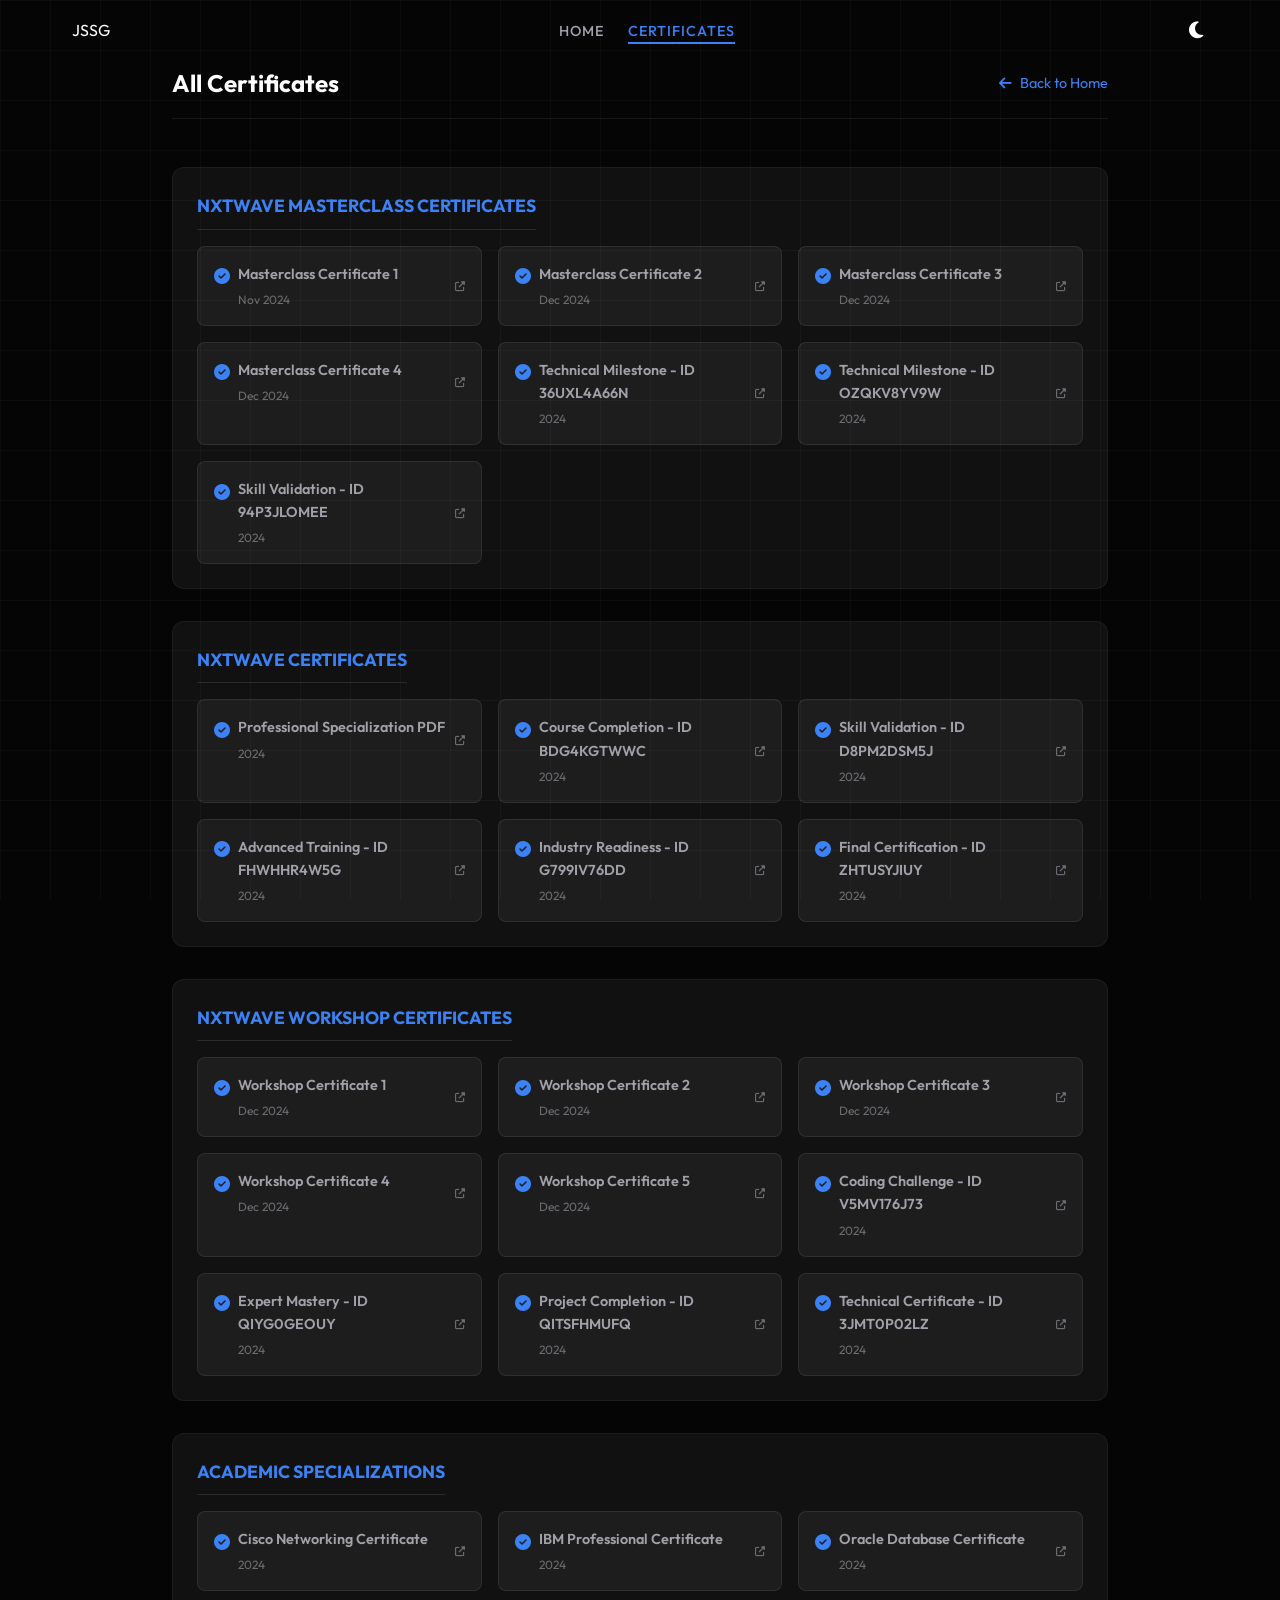
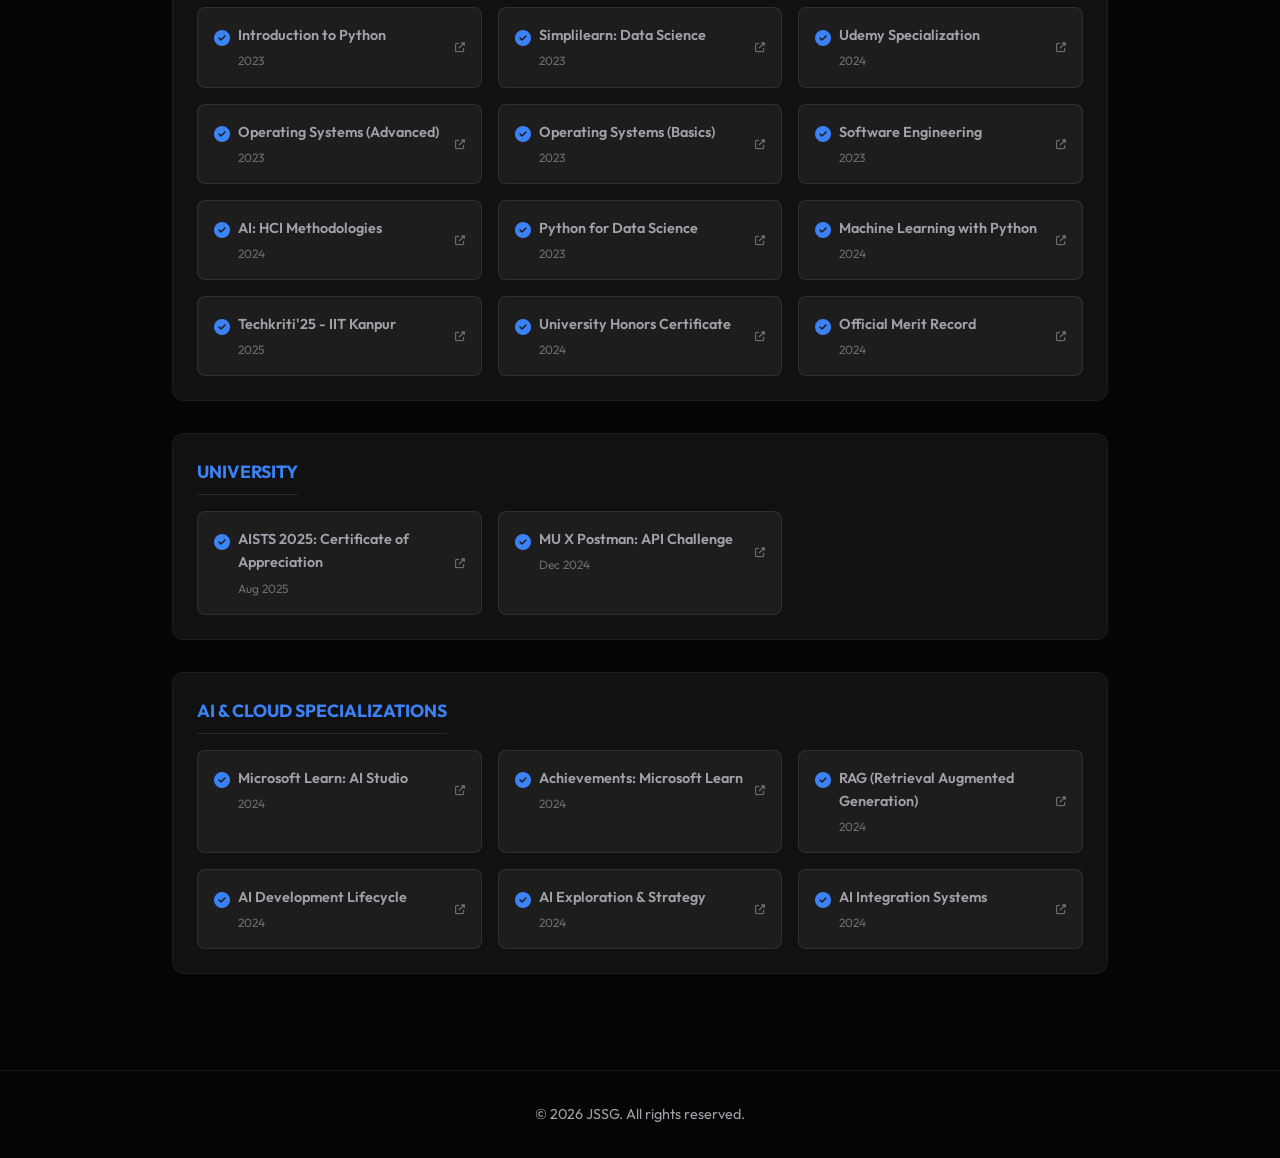
==== certificates.html @ 6edb6870 "initial commit" ====
<!DOCTYPE html>
<html lang="en">

<head>
    <meta charset="UTF-8">
    <meta name="viewport" content="width=device-width, initial-scale=1.0">
    <title>Certificates | Portfolio</title>
    <link rel="stylesheet" href="style.css">
    <link rel="stylesheet" href="certs.css">
    <link rel="preconnect" href="https://fonts.googleapis.com">
    <link rel="preconnect" href="https://fonts.gstatic.com" crossorigin>
    <link href="https://fonts.googleapis.com/css2?family=Outfit:wght@300;400;500;600;700&display=swap" rel="stylesheet">
    <link rel="stylesheet" href="https://cdnjs.cloudflare.com/ajax/libs/font-awesome/6.4.0/css/all.min.css">
    <style>
        .cert-page-container {
            max-width: 1000px;
            margin: 0 auto;
            padding: 4rem 2rem;
            min-height: 80vh;
        }

        .page-header {
            margin-bottom: 3rem;
            border-bottom: 1px solid var(--card-border);
            padding-bottom: 1rem;
            display: flex;
            justify-content: space-between;
            align-items: center;
        }

        .back-btn {
            display: flex;
            align-items: center;
            gap: 0.5rem;
            color: var(--accent-color);
            font-size: 0.9rem;
        }

        .back-btn:hover {
            text-decoration: underline;
        }

        /* Reuse existing cert-category styles from certs.css, just ensure they are visible */
        .cert-category {
            display: block;
            /* Ensure visibility */
            margin-bottom: 2rem;
        }
    </style>
</head>

<body>
    <header>
        <nav>
            <div class="logo">JSSG</div>
            <ul class="nav-links">
                <li><a href="index.html">Home</a></li>
                <li><a href="certificates.html" class="active" style="color: var(--accent-color);">Certificates</a></li>
            </ul>
            <button id="theme-toggle" class="theme-toggle-btn" aria-label="Toggle Theme">
                <i class="fas fa-moon"></i>
            </button>
        </nav>
    </header>

    <main>
        <div class="cert-page-container">
            <div class="page-header">
                <h2>All Certificates</h2>
                <a href="index.html" class="back-btn"><i class="fas fa-arrow-left"></i> Back to Home</a>
            </div>

            <div id="full-cert-list">
                <!-- Content will be populated by script.js -->
            </div>
        </div>
    </main>

    <footer>
        <div class="container footer-content">
            <p>&copy; 2026 JSSG. All rights reserved.</p>
        </div>
    </footer>

    <script src="script.js"></script>
</body>

</html>
---- style.css ----
:root {
    --bg-color: #050505;
    /* Deep black for contrast */
    --text-primary: #ffffff;
    /* White text */
    --text-secondary: #a1a1aa;
    /* Light gray */
    --accent-color: #3b82f6;
    /* Vibrant Blue */
    --accent-hover: #2563eb;
    /* Darker Blue */
    --accent-glow: rgba(59, 130, 246, 0.4);
    --accent-glow-soft: rgba(59, 130, 246, 0.08);
    --accent-2: #8b5cf6; /* Purple for gradient */
    --btn-text: #ffffff;
    --card-bg: #111113;
    --card-bg-soft: rgba(255, 255, 255, 0.05);
    /* Dark gray for cards */
    --card-border: rgba(255, 255, 255, 0.08);
    --border-color: rgba(255, 255, 255, 0.1);
    --border-color-soft: rgba(255, 255, 255, 0.05);
    /* Subtle white border */
    --nav-bg: rgba(5, 5, 5, 0.85);
    /* Match bg-color */
    --transition: all 0.3s cubic-bezier(0.4, 0, 0.2, 1);
    --font-main: 'Outfit', sans-serif;
    --font-mono: 'Courier New', monospace;
}

[data-theme="light"] {
    --bg-color: #f7f7f9;
    --text-primary: #18181b;
    --text-secondary: #52525b;
    --accent-color: #eab308; /* Vibrant Yellow */
    --accent-hover: #ca8a04; /* Darker Yellow */
    --accent-glow: rgba(234, 179, 8, 0.4);
    --accent-glow-soft: rgba(234, 179, 8, 0.08);
    --accent-2: #f97316; /* Orange for light theme gradient */
    --btn-text: #000000;
    --card-bg: #ffffff;
    --card-bg-soft: rgba(0, 0, 0, 0.05);
    --card-border: rgba(0, 0, 0, 0.08);
    --border-color: rgba(0, 0, 0, 0.1);
    --border-color-soft: rgba(0, 0, 0, 0.05);
    --nav-bg: rgba(247, 247, 249, 0.85);
}

/* Reset & Base Styles */
* {
    margin: 0;
    padding: 0;
    box-sizing: border-box;
}

html {
    scroll-behavior: smooth;
}

body {
    font-family: var(--font-main);
    background-color: var(--bg-color);
    color: var(--text-primary);
    line-height: 1.6;
    overflow-x: hidden;
}

/* Custom Scrollbar */
::-webkit-scrollbar {
    width: 8px;
}

::-webkit-scrollbar-track {
    background: var(--bg-color);
}

::-webkit-scrollbar-thumb {
    background: rgba(59, 130, 246, 0.3);
    border-radius: 4px;
}

::-webkit-scrollbar-thumb:hover {
    background: var(--accent-color);
}

/* Preloader */
#preloader {
    position: fixed;
    top: 0;
    left: 0;
    width: 100%;
    height: 100%;
    background: var(--bg-color);
    z-index: 9999;
    display: flex;
    align-items: center;
    justify-content: center;
    transition: opacity 0.6s ease, visibility 0.6s ease;
}

#preloader.hidden {
    opacity: 0;
    visibility: hidden;
}

.preloader-inner {
    text-align: center;
}

.preloader-logo {
    font-family: var(--font-main);
    font-size: 2.5rem;
    font-weight: 800;
    color: var(--text-primary);
    letter-spacing: -1px;
    margin-bottom: 1.5rem;
}

.preloader-bar {
    width: 120px;
    height: 3px;
    background: rgba(255, 255, 255, 0.1);
    border-radius: 3px;
    overflow: hidden;
    margin: 0 auto;
}

.preloader-bar-fill {
    width: 40%;
    height: 100%;
    background: var(--accent-color);
    border-radius: 3px;
    animation: preloaderSlide 1.2s ease-in-out infinite;
}

@keyframes preloaderSlide {
    0% {
        transform: translateX(-100%);
    }

    50% {
        transform: translateX(200%);
    }

    100% {
        transform: translateX(-100%);
    }
}

/* Background Grid Pattern */
body::before {
    content: '';
    position: fixed;
    top: 0;
    left: 0;
    width: 100%;
    height: 100%;
    background-image:
        linear-gradient(rgba(255, 255, 255, 0.03) 1px, transparent 1px),
        linear-gradient(90deg, rgba(255, 255, 255, 0.03) 1px, transparent 1px);
    background-size: 50px 50px;
    /* Grid size */
    pointer-events: none;
    z-index: -1;
}

/* ... (Rest of existing styles need to be compatible) ... */
/* I will rewrite the relevant parts and keep the rest compatible or overwrite them */

/* Utility Classes */
.container {
    max-width: 1100px;
    margin: 0 auto;
    padding: 0 2rem;
}

.btn {
    display: inline-flex;
    align-items: center;
    justify-content: center;
    padding: 0.9rem 2.2rem;
    border-radius: 50px;
    font-weight: 600;
    cursor: pointer;
    transition: var(--transition);
    border: 1px solid transparent;
    font-size: 0.9rem;
    text-transform: uppercase;
    letter-spacing: 1px;
    gap: 0.8rem;
    position: relative;
    overflow: hidden;
    white-space: nowrap;
}

.btn.primary {
    background-color: var(--accent-color);
    color: var(--btn-text);
}

.btn.primary::before {
    content: '';
    position: absolute;
    top: 0;
    left: -100%;
    width: 60px;
    height: 100%;
    background: linear-gradient(
        to right,
        transparent,
        rgba(255, 255, 255, 0.4),
        transparent
    );
    transform: skewX(-25deg);
    transition: 0s;
}

.btn.primary:hover::before {
    left: 150%;
    transition: 0.6s;
}

.btn.primary:hover {
    transform: translateY(-3px) scale(1.02);
    box-shadow: 0 10px 20px var(--accent-glow);
}

.btn.secondary {
    background: var(--card-bg-soft);
    border: 1px solid var(--border-color);
    color: var(--text-primary);
}

.btn.secondary:hover {
    background: var(--card-bg);
    border-color: var(--accent-color);
    transform: translateY(-3px) scale(1.02);
}

.small-btn {
    padding: 0.5rem 1rem;
    font-size: 0.85rem;
    border-radius: 6px;
    text-transform: none;
}

/* Header & Navigation */
header {
    position: fixed;
    top: 0;
    width: 100%;
    z-index: 1000;
    background: transparent;
    backdrop-filter: blur(0px);
    border-bottom: 1px solid transparent;
    transition: background 0.4s ease, backdrop-filter 0.4s ease, border-color 0.4s ease;
}

header.scrolled {
    background: var(--nav-bg);
    backdrop-filter: blur(12px);
    border-bottom: 1px solid var(--card-border);
}

nav {
    display: flex;
    justify-content: space-between;
    align-items: center;
    max-width: 1200px;
    margin: 0 auto;
    padding: 1rem 2rem;
}

.nav-brand {
    display: flex;
    align-items: center;
    gap: 8px;
    cursor: pointer;
}

.logo-circle {
    width: 40px;
    height: 40px;
    border-radius: 50%;
    display: flex;
    align-items: center;
    justify-content: center;
    font-size: 0.75rem;
    font-weight: 800;
    overflow: hidden;
    transition: transform 0.3s ease;
    border: 2px solid var(--border-color);
}

.nav-brand:hover .logo-circle {
    transform: scale(1.05);
}

.logo-dark {
    background: #000 !important;
    color: #fff !important;
    border-color: #333;
    display: flex;
}

/* Hide photo in dark mode */
.logo-light {
    display: none;
    background: #fff !important;
    border-color: #eee;
}

/* Theme Specific Toggles */
[data-theme="light"] .logo-dark {
    display: none;
}

[data-theme="light"] .logo-light {
    display: flex;
}

.logo-light img {
    width: 100%;
    height: 100%;
    object-fit: cover;
}

.nav-actions {
    display: flex;
    align-items: center;
    gap: 1.25rem;
}

.nav-links {
    display: flex;
    gap: 1.5rem;
}

.nav-links a {
    font-size: 0.9rem;
    color: var(--text-secondary);
    position: relative;
    font-weight: 500;
    text-transform: uppercase;
    letter-spacing: 1px;
    transition: color 0.3s ease;
}

.nav-links a::after {
    content: '';
    position: absolute;
    bottom: -4px;
    left: 0;
    width: 0;
    height: 2px;
    background: var(--accent-color);
    transition: width 0.3s ease;
}

.nav-links a:hover,
.nav-links a.active {
    color: var(--accent-color);
}

.nav-links a:hover::after,
.nav-links a.active::after {
    width: 100%;
}

.burger {
    display: none;
    cursor: pointer;
}

.theme-toggle-btn {
    background: transparent;
    border: none;
    outline: none;
    cursor: pointer;
    color: var(--text-primary);
    font-size: 1.2rem;
    padding: 5px;
    display: flex;
    align-items: center;
    justify-content: center;
    transition: color 0.3s ease, transform 0.3s ease;
}

.theme-toggle-btn:hover {
    color: var(--accent-color);
    transform: scale(1.1);
}

.burger div {
    width: 25px;
    height: 2px;
    background-color: var(--text-primary);
    margin: 6px;
    transition: var(--transition);
}

/* Hero Section - New Layout */
.hero { min-height: 100vh; display: flex; align-items: center; justify-content: center; padding: 100px 0 40px; position: relative; overflow: hidden; background: var(--bg-color); }
.hero::before { content: ''; position: absolute; top: 0; left: 0; width: 100%; height: 100%; background: radial-gradient(at 0% 0%, var(--accent-glow-soft) 0, transparent 50%), radial-gradient(at 100% 100%, var(--accent-glow-soft) 0, transparent 50%); opacity: 0.3; z-index: 0; }
.hero::after { content: ''; position: absolute; inset: 0; background-image: linear-gradient(var(--border-color-soft) 1px, transparent 1px), linear-gradient(90deg, var(--border-color-soft) 1px, transparent 1px); background-size: 50px 50px; opacity: 0.15; z-index: 0; }
.hero-new { display: flex; flex-direction: column; align-items: center; gap: 1.5rem; position: relative; z-index: 1; width: 100%; }
.hero-title { text-align: center; margin-bottom: 0.5rem; }
.greeting { display: block; font-size: 1.2rem; color: var(--text-secondary); font-weight: 400; letter-spacing: 2px; text-transform: uppercase; margin-bottom: 0.5rem; }
.hero-name-big { display: block; font-size: clamp(1.5rem, 3.5vw, 2.5rem); font-weight: 800; line-height: 1.2; color: var(--text-primary); margin-bottom: 0.5rem; word-break: break-word; }
.hero-name-big .highlight { background: linear-gradient(135deg, var(--accent-color), var(--accent-2)); -webkit-background-clip: text; -webkit-text-fill-color: transparent; background-clip: text; }
.hero-tagline { text-align: center; color: var(--text-secondary); font-size: 1.1rem; letter-spacing: 1px; margin-bottom: 1rem; }
.hero-video-section { width: 100%; max-width: 800px; }
.intro-video-wrapper { position: relative; width: 100%; border-radius: 20px; overflow: hidden; border: 1px solid var(--card-border); box-shadow: 0 20px 50px rgba(0,0,0,0.3); background: #000; }
.intro-video-wrapper video { width: 100%; display: block; }
.video-play-overlay { position: absolute; top: 0; left: 0; width: 100%; height: 100%; display: flex; align-items: center; justify-content: center; background: rgba(0,0,0,0.4); cursor: pointer; transition: var(--transition); }
.video-play-overlay i { font-size: 3rem; color: white; background: var(--accent-color); width: 80px; height: 80px; border-radius: 50%; display: flex; align-items: center; justify-content: center; padding-left: 5px; box-shadow: 0 0 30px var(--accent-glow); transition: var(--transition); }
.video-play-overlay:hover i { transform: scale(1.1); }
.video-play-overlay.hidden { display: none; }
.hero-photo-slider { width: 100%; max-width: 900px; background: var(--card-bg); border: 1px solid var(--card-border); border-radius: 20px; padding: 1.5rem; backdrop-filter: blur(10px); }
.slider-title { color: var(--text-secondary); font-size: 0.8rem; text-transform: uppercase; letter-spacing: 2px; margin-bottom: 1rem; display: flex; align-items: center; gap: 10px; }
.slider-title i { color: var(--accent-color); }
.slider-track-wrapper { overflow: hidden; border-radius: 12px; }
.slider-track { display: flex; transition: transform 0.5s cubic-bezier(0.25, 0.46, 0.45, 0.94); }
.slide { min-width: 100%; aspect-ratio: 16/9; max-height: 500px; background: #000; display: flex; align-items: center; justify-content: center; overflow: hidden; }
.slide img { width: 100%; height: 100%; object-fit: contain; }
.slider-controls { display: flex; align-items: center; justify-content: center; gap: 1rem; margin-top: 1.5rem; }
.slider-btn { width: 40px; height: 40px; border-radius: 50%; border: 1px solid var(--card-border); background: var(--card-bg-soft); color: var(--text-primary); cursor: pointer; display: flex; align-items: center; justify-content: center; transition: var(--transition); }
.slider-btn:hover { border-color: var(--accent-color); color: var(--accent-color); }
.slider-dots { display: flex; gap: 8px; }
.slider-dot { width: 10px; height: 10px; border-radius: 50%; background: var(--card-border); cursor: pointer; transition: var(--transition); }
.slider-dot.active { background: var(--accent-color); box-shadow: 0 0 10px var(--accent-glow); width: 28px; border-radius: 10px; }
.hero-cta-section { display: flex; gap: 1.5rem; flex-wrap: wrap; justify-content: center; }
.hero-about-btn { font-size: 1rem; padding: 1rem 2.5rem; }

/* Combined Media Grid */
.hero-media-grid {
    display: grid;
    grid-template-columns: 1fr 1fr;
    gap: 2rem;
    width: 100%;
    max-width: 1200px;
    align-items: center;
}

@media (max-width: 968px) {
    .hero-media-grid {
        grid-template-columns: 1fr;
    }
}
.hero-container {
    display: flex;
    align-items: center;
    justify-content: space-between;
    width: 100%;
    gap: 4rem;
}

/* Left Side - Image */
.hero-visual {
    flex: 1;
    display: flex;
    flex-direction: column;
    align-items: center;
    justify-content: center;
    position: relative;
}

.profile-wrapper {
    position: relative;
    width: 350px; /* Square size for circle */
    height: 350px;
    margin-bottom: 4rem;
    z-index: 2;
}

.profile-img-container {
    width: 100%;
    height: 100%;
    border-radius: 50%; /* Perfect circle */
    overflow: hidden;
    border: 4px solid var(--card-bg); /* Thicker border for better visibility */
    box-shadow: 0 10px 30px var(--accent-glow-soft);
    position: relative;
    background: var(--card-bg);
}

.profile-img-container img {
    width: 100%;
    height: 100%;
    object-fit: cover;
    filter: grayscale(80%) contrast(1.1); /* De-saturated look */
    transition: var(--transition);
}

.profile-img-container:hover img {
    filter: grayscale(0%) contrast(1);
    transform: scale(1.05);
}

.profile-img-placeholder {
    width: 100%;
    height: 100%;
    background: #222;
    display: flex;
    align-items: center;
    justify-content: center;
    color: #555;
    font-size: 0.9rem;
}

/* Decorative Circles around image */
.circle-decoration {
    position: absolute;
    top: 50%;
    left: 50%;
    transform: translate(-50%, -50%);
    border-radius: 50%;
    border: 1px solid var(--accent-glow);
    /* Low opacity yellow */
    z-index: 1;
}

.circle-1 {
    width: 340px;
    height: 340px;
}

.circle-2 {
    width: 400px;
    height: 400px;
    border-style: dashed;
    opacity: 0.3;
}

/* Dashed outer */

/* Small orbiting dot */
.orbit-dot {
    position: absolute;
    top: 50%;
    right: -50px;
    /* Adjust based on circle-2 size */
    width: 10px;
    height: 10px;
    background: var(--accent-color);
    border-radius: 50%;
    box-shadow: 0 0 10px var(--accent-color);
}


/* Tech Orbit Icons */
.tech-orbit {
    position: absolute;
    top: 50%;
    left: 50%;
    width: 100%;
    height: 100%;
    transform: translate(-50%, -50%);
    z-index: 3;
    pointer-events: none;
}

.orbit-icon {
    position: absolute;
    width: 50px;
    height: 50px;
    background: var(--card-bg);
    border: 1px solid var(--card-border);
    border-radius: 12px;
    display: flex;
    align-items: center;
    justify-content: center;
    color: var(--accent-color);
    font-size: 1.2rem;
    box-shadow: 0 4px 15px rgba(0,0,0,0.3);
    backdrop-filter: blur(5px);
    pointer-events: auto;
    transition: var(--transition);
}

.orbit-icon:hover {
    transform: scale(1.1) rotate(5deg);
    border-color: var(--accent-color);
    box-shadow: 0 0 20px var(--accent-glow);
}

/* Specific Positions & Unique Floating Animations */
.icon-1 { top: -5%; left: 0%; animation: orbitFloat1 4s ease-in-out infinite; }
.icon-2 { top: 15%; right: -15%; animation: orbitFloat2 5s ease-in-out infinite 0.5s; }
.icon-3 { bottom: 5%; left: -20%; animation: orbitFloat3 6s ease-in-out infinite 1s; }
.icon-4 { bottom: -10%; right: 5%; animation: orbitFloat4 4s ease-in-out infinite 0.2s; }

@keyframes orbitFloat1 { 0%, 100% { transform: translateY(0); } 50% { transform: translateY(-10px) rotate(-5deg); } }
@keyframes orbitFloat2 { 0%, 100% { transform: translate(0, 0); } 50% { transform: translate(8px, -8px) rotate(5deg); } }
@keyframes orbitFloat3 { 0%, 100% { transform: translate(0, 0); } 50% { transform: translate(-8px, 8px) rotate(-5deg); } }
@keyframes orbitFloat4 { 0%, 100% { transform: translateY(0); } 50% { transform: translateY(12px) rotate(5deg); } }

@media screen and (max-width: 768px) {
    .tech-orbit {
        display: none; /* Hide orbit on small screens for clarity */
    }
}

/* Right Side - Content */
.hero-content {
    flex: 1.5;
    z-index: 1;
}

.hero-badge.bottom-badge {
    position: absolute;
    bottom: 20px;
    left: 50%;
    transform: translateX(-50%);
    margin-bottom: 0;
    z-index: 10;
    white-space: nowrap;
    box-shadow: 0 10px 20px rgba(0,0,0,0.3);
}

.hero-content {
    flex: 1.2;
    z-index: 5;
    margin-left: -50px; /* Overlap effect */
    background: var(--nav-bg);
    padding: 3rem;
    border-radius: 24px;
    border: 1px solid var(--card-border);
    backdrop-filter: blur(10px);
}

@media screen and (max-width: 968px) {
    .hero-content {
        margin-left: 0;
        padding: 2rem;
    }
    .profile-wrapper {
        width: 300px;
        height: 380px;
    }
}

.hero-badge {
    display: inline-flex;
    align-items: center;
    gap: 8px;
    padding: 6px 16px;
    background: var(--card-bg-soft);
    border: 1px solid var(--accent-glow-soft);
    border-radius: 100px;
    font-size: 0.8rem;
    color: var(--text-primary);
    margin-bottom: 1.5rem;
    backdrop-filter: blur(5px);
}

.hero-badge.bottom-badge {
    position: absolute;
    bottom: -30px;
    left: 50%;
    transform: translateX(-50%);
    margin-bottom: 0;
    z-index: 10;
    white-space: nowrap;
    box-shadow: 0 10px 20px rgba(0,0,0,0.5);
    background: rgba(0, 0, 0, 0.7); /* Darker for overlay clarity */
}

[data-theme="light"] .hero-badge.bottom-badge {
    background: rgba(255, 255, 255, 0.9);
}

.badge-dot {
    width: 8px;
    height: 8px;
    background-color: #22c55e;
    border-radius: 50%;
    box-shadow: 0 0 10px #22c55e;
    animation: pulse 2s infinite;
}

@keyframes pulse {
    0% { transform: scale(0.95); box-shadow: 0 0 0 0 rgba(34, 197, 94, 0.7); }
    70% { transform: scale(1); box-shadow: 0 0 0 10px rgba(34, 197, 94, 0); }
    100% { transform: scale(0.95); box-shadow: 0 0 0 0 rgba(34, 197, 94, 0); }
}

.overline {
    font-family: var(--font-mono);
    color: var(--accent-color);
    margin-bottom: 1rem;
    display: flex;
    align-items: center;
    gap: 10px;
    font-size: 0.85rem;
    letter-spacing: 1px;
    font-weight: 600;
}

.overline::before {
    content: '';
    display: block;
    width: 30px;
    height: 2px;
    background-color: var(--accent-color);
}

.name {
    font-size: clamp(2.3rem, 5vw, 3.8rem);
    font-weight: 800;
    line-height: 1.1;
    margin-bottom: 2rem;
    color: var(--text-primary);
    display: flex;
    flex-direction: column;
}

.name span.highlight {
    background: linear-gradient(135deg, var(--accent-color), var(--accent-2));
    -webkit-background-clip: text;
    -webkit-text-fill-color: transparent;
    background-clip: text;
    filter: drop-shadow(0 0 15px var(--accent-glow-soft));
}

.description {
    font-size: 1.2rem;
    color: var(--text-secondary);
    max-width: 650px;
    margin-bottom: 3.5rem;
    line-height: 1.8;
}

.stats-row {
    display: flex;
    gap: 3rem;
    margin-bottom: 3rem;
    border-left: 2px solid rgba(255, 255, 255, 0.1);
    /* Optional, visual separator? No, image doesn't show border left */
}

/* Actually image has dividers between stats */
.stats-row {
    display: flex;
    align-items: center;
    gap: 4rem;
    margin-bottom: 3.5rem;
}

.stat-item {
    display: flex;
    flex-direction: column;
    gap: 0.5rem;
}

.stat-number {
    font-size: 2.2rem;
    font-weight: 800;
    color: var(--accent-color);
    line-height: 1;
}

.stat-label {
    font-size: 0.75rem;
    color: var(--text-secondary);
    text-transform: uppercase;
    letter-spacing: 1px;
}

.cta-buttons {
    display: flex;
    gap: 1.5rem;
}

/* Scroll Indicator */
.scroll-indicator {
    position: absolute;
    bottom: 30px;
    left: 50%;
    transform: translateX(-50%);
    display: flex;
    flex-direction: column;
    align-items: center;
    gap: 10px;
    color: var(--text-secondary);
    font-size: 0.7rem;
    text-transform: uppercase;
    letter-spacing: 2px;
}

.mouse {
    width: 26px;
    height: 40px;
    border: 2px solid var(--text-secondary);
    border-radius: 15px;
    position: relative;
}

.wheel {
    width: 4px;
    height: 4px;
    background: var(--text-secondary);
    border-radius: 50%;
    position: absolute;
    top: 6px;
    left: 50%;
    transform: translateX(-50%);
    animation: scroll 1.5s infinite;
}

@keyframes scroll {
    0% {
        transform: translate(-50%, 0);
        opacity: 1;
    }

    100% {
        transform: translate(-50%, 15px);
        opacity: 0;
    }
}

/* Sections Common (Keep from previous) */
.about,
.experience,
.projects,
.documents,
.contact {
    padding: 6rem 0;
}

.section-header {
    margin-bottom: 3rem;
}

.section-header h2 {
    font-size: 2rem;
    position: relative;
    display: inline-block;
    padding-bottom: 0.5rem;
}

.section-header h2::after {
    content: '';
    position: absolute;
    width: 100%;
    height: 1px;
    bottom: 0;
    left: 0;
    background: linear-gradient(to right, var(--accent-color), transparent);
}

/* Other Sections Styles (Condensed for brevity, relying on user preferring new style) */
/* Restoring previous basic styles for other sections to ensure they still look good */
a {
    text-decoration: none;
    color: inherit;
    transition: var(--transition);
}

ul {
    list-style: none;
}

/* Keep existing project/timeline styles but updated colors */
/* About, Experience, Projects, Docs styles... */

/* Re-adding essential styles for other sections */
/* About */
.about-text h3 {
    color: var(--text-primary);
    margin-bottom: 1rem;
    font-size: 1.5rem;
}

.about-text p {
    color: var(--text-secondary);
    margin-bottom: 2rem;
    max-width: 800px;
}

.skills-grid {
    display: flex;
    flex-wrap: wrap;
    gap: 1rem;
    margin-top: 2rem;
}

.skill-item {
    background: rgba(255, 255, 255, 0.03);
    border: 1px solid var(--card-border);
    padding: 0.6rem 1.2rem;
    border-radius: 4px;
    color: var(--text-secondary);
    font-size: 0.9rem;
    display: flex;
    align-items: center;
    gap: 8px;
    transition: var(--transition);
}

.skill-item:hover {
    border-color: var(--accent-color);
    color: var(--accent-color);
}

/* Experience */
.timeline {
    position: relative;
    border-left: 2px solid var(--card-border);
    margin-left: 10px;
    padding-left: 2rem;
}

.timeline-item {
    margin-bottom: 3rem;
    position: relative;
}

.timeline-item::before {
    content: '';
    position: absolute;
    width: 12px;
    height: 12px;
    background: var(--accent-color);
    border: 2px solid var(--accent-color);
    border-radius: 50%;
    left: -39px;
    top: 5px;
    box-shadow: 0 0 10px rgba(59, 130, 246, 0.4);
    transition: transform 0.3s ease, box-shadow 0.3s ease;
}

.timeline-item:hover::before {
    transform: scale(1.4);
    box-shadow: 0 0 20px rgba(59, 130, 246, 0.6);
}

.timeline-content h3 {
    margin-bottom: 0.2rem;
    color: var(--text-primary);
    font-size: 1.2rem;
}

.timeline-content .date {
    display: block;
    font-family: var(--font-mono);
    font-size: 0.85rem;
    color: var(--accent-color);
    margin-bottom: 0.8rem;
}

.timeline-content p {
    color: var(--text-secondary);
    font-size: 0.95rem;
}

/* Projects */
.projects {
    background-color: #08080a;
}

.project-grid {
    display: grid;
    grid-template-columns: repeat(auto-fill, minmax(300px, 1fr));
    gap: 2rem;
}

.project-card {
    background: var(--card-bg);
    border: 1px solid var(--card-border);
    border-radius: 12px;
    padding: 2rem;
    transition: var(--transition);
    display: flex;
    flex-direction: column;
    height: 100%;
    position: relative;
    overflow: hidden;
}

.project-card::before {
    content: '';
    position: absolute;
    top: 0;
    left: 0;
    right: 0;
    height: 3px;
    background: linear-gradient(90deg, var(--accent-color), #8b5cf6, var(--accent-color));
    opacity: 0;
    transition: opacity 0.3s ease;
}

.project-card:hover {
    transform: translateY(-5px);
    border-color: var(--accent-color);
    box-shadow: 0 10px 40px rgba(59, 130, 246, 0.15);
}

.project-card:hover::before {
    opacity: 1;
}

.project-content h3 {
    margin-bottom: 1rem;
    color: var(--text-primary);
}

.project-content p {
    color: var(--text-secondary);
    font-size: 0.95rem;
    margin-bottom: 1.5rem;
    flex-grow: 1;
}

.tags {
    margin-bottom: 1.5rem;
    display: flex;
    flex-wrap: wrap;
    gap: 0.8rem;
}

.tags span {
    font-family: var(--font-mono);
    font-size: 0.75rem;
    color: var(--accent-color);
}

.project-links a {
    color: var(--text-secondary);
    display: flex;
    align-items: center;
    gap: 5px;
    font-size: 0.9rem;
}

.project-links a:hover {
    color: var(--accent-color);
}

/* Docs */
.doc-grid {
    display: grid;
    grid-template-columns: repeat(auto-fit, minmax(280px, 1fr));
    gap: 2rem;
}

.doc-card {
    background: var(--card-bg);
    border: 1px solid var(--card-border);
    padding: 2rem;
    border-radius: 12px;
    display: flex;
    align-items: flex-start;
    gap: 1.5rem;
    transition: var(--transition);
}

.doc-card:hover {
    border-color: var(--accent-color);
}

.doc-icon {
    font-size: 2rem;
    color: var(--text-secondary);
    opacity: 0.5;
}

.doc-card:hover .doc-icon {
    color: var(--accent-color);
    opacity: 1;
}

.doc-info h3 {
    font-size: 1.2rem;
    margin-bottom: 0.5rem;
}

/* Contact */
.contact-wrapper {
    max-width: 600px;
    text-align: center;
    margin: 0 auto;
    background: rgba(255, 255, 255, 0.02);
    border: 1px solid var(--card-border);
    border-radius: 24px;
    padding: 4rem 3rem;
    backdrop-filter: blur(10px);
    position: relative;
    overflow: hidden;
}

.contact-wrapper::before {
    content: '';
    position: absolute;
    top: -50%;
    left: -50%;
    width: 200%;
    height: 200%;
    background: radial-gradient(circle at 30% 30%, var(--accent-glow-soft) 0%, transparent 50%);
    pointer-events: none;
}

.contact h2 {
    font-size: 2.5rem;
    margin-bottom: 1rem;
}

.contact p {
    color: var(--text-secondary);
}

.big-btn {
    margin-top: 2rem;
    padding: 1rem 3rem;
    font-size: 1.1rem;
}

.social-links-minimal {
    display: flex;
    justify-content: center;
    gap: 1.5rem;
    margin-top: 3rem;
}

.social-circle {
    width: 60px;
    height: 60px;
    border-radius: 50%;
    border: 1px solid rgba(255, 255, 255, 0.1);
    display: flex;
    align-items: center;
    justify-content: center;
    font-size: 1.5rem;
    color: #888;
    transition: all 0.3s cubic-bezier(0.175, 0.885, 0.32, 1.275);
    background: rgba(255, 255, 255, 0.05);
}

.social-circle:hover {
    color: var(--accent-color);
    border-color: var(--accent-color);
    background: rgba(59, 130, 246, 0.1);
    transform: translateY(-5px) scale(1.1);
    box-shadow: 0 10px 20px rgba(0, 0, 0, 0.2);
}

.copy-toast {
    position: fixed;
    bottom: 30px;
    left: 50%;
    transform: translateX(-50%) translateY(20px);
    background: #333;
    color: white;
    padding: 12px 24px;
    border-radius: 30px;
    font-size: 0.9rem;
    font-weight: 500;
    opacity: 0;
    pointer-events: none;
    transition: all 0.4s cubic-bezier(0.175, 0.885, 0.32, 1.275);
    z-index: 2000;
    box-shadow: 0 10px 30px rgba(0,0,0,0.3);
    border: 1px solid rgba(255,255,255,0.1);
}

.copy-toast.show {
    opacity: 1;
    transform: translateX(-50%) translateY(0);
}

.socials {
    margin-top: 3rem;
    display: flex;
    justify-content: center;
    gap: 2rem;
}

.socials a {
    font-size: 1.5rem;
    color: var(--text-secondary);
    transition: var(--transition);
    width: 48px;
    height: 48px;
    display: flex;
    align-items: center;
    justify-content: center;
    border-radius: 50%;
    border: 1px solid var(--card-border);
}

.socials a:hover {
    color: var(--accent-color);
    transform: translateY(-3px);
    border-color: var(--accent-color);
    box-shadow: 0 5px 15px rgba(59, 130, 246, 0.2);
}

/* Back to Top Button */
#back-to-top {
    position: fixed;
    bottom: 30px;
    right: 30px;
    width: 44px;
    height: 44px;
    border-radius: 50%;
    background: var(--accent-color);
    color: #fff;
    border: none;
    cursor: pointer;
    font-size: 1rem;
    display: flex;
    align-items: center;
    justify-content: center;
    z-index: 999;
    opacity: 0;
    visibility: hidden;
    transform: translateY(20px);
    transition: all 0.3s ease;
    box-shadow: 0 4px 15px rgba(59, 130, 246, 0.3);
}

#back-to-top.visible {
    opacity: 1;
    visibility: visible;
    transform: translateY(0);
}

#back-to-top:hover {
    background: var(--accent-hover);
    transform: translateY(-3px);
    box-shadow: 0 6px 20px rgba(59, 130, 246, 0.4);
}

/* Footer */
footer {
    padding: 2rem;
    text-align: center;
    border-top: 1px solid var(--card-border);
    color: var(--text-secondary);
    font-size: 0.9rem;
}

/* Responsive */
@media screen and (max-width: 968px) {
    .nav-links {
        display: none;
        position: absolute;
        right: 0;
        height: 100vh;
        top: 0;
        background-color: var(--bg-color);
        flex-direction: column;
        align-items: center;
        width: 70%;
        transform: translateX(100%);
        padding-top: 5rem;
        z-index: 999;
        border-left: 1px solid var(--card-border);
    }

    .hero-container {
        flex-direction: column;
        text-align: center;
        padding-top: 2rem;
        gap: 3rem;
    }

    .hero-visual {
        order: 1;
    }

    .hero-content {
        order: 2;
        display: flex;
        flex-direction: column;
        align-items: center;
    }

    .name {
        font-size: 3.5rem;
    }

    .stats-row {
        flex-direction: row;
        justify-content: center;
        flex-wrap: wrap;
        gap: 1rem;
    }

    .stat-item {
        padding-right: 1rem;
        margin-right: 1rem;
    }

    .cta-buttons {
        justify-content: center;
    }

    .hero-media-grid {
        grid-template-columns: 1fr; /* Stack video and slider on phones */
        gap: 2rem;
    }

    .burger {
        display: block;
        z-index: 1001;
    }

    .overline {
        justify-content: center;
    }
}

.nav-active {
    transform: translateX(0%);
}

/* Video Modal & Hint Styles */
.profile-wrapper { cursor: pointer; }
.video-hint { position: absolute; top: 50%; left: 50%; transform: translate(-50%, -50%); width: 60px; height: 60px; background: rgba(0, 0, 0, 0.5); border-radius: 50%; display: flex; align-items: center; justify-content: center; color: white; font-size: 1.5rem; opacity: 0; transition: var(--transition); z-index: 4; pointer-events: none; backdrop-filter: blur(4px); border: 2px solid var(--accent-color); }
.profile-wrapper:hover .video-hint { opacity: 1; }

/* Base Modal Styles */
.modal { display: none; position: fixed; z-index: 1000; left: 0; top: 0; width: 100%; height: 100%; overflow: auto; background-color: rgba(0,0,0,0.9); backdrop-filter: blur(10px); opacity: 0; transition: opacity 0.4s ease; }
.modal.show { display: flex; align-items: center; justify-content: center; opacity: 1; }
.modal-content { position: relative; width: 90%; max-width: 900px; transform: scale(0.7); transition: transform 0.4s cubic-bezier(0.175, 0.885, 0.32, 1.275); }
.modal.show .modal-content { transform: scale(1); }
.close-modal { position: absolute; color: white; font-weight: bold; cursor: pointer; transition: 0.3s; }
.close-modal:hover { color: var(--accent-color); transform: rotate(90deg); }

/* Contact Modal & Form Styles */
.contact-modal-content {
    background: var(--nav-bg);
    border: 1px solid var(--card-border);
    border-radius: 24px;
    padding: 0;
    overflow: hidden;
    max-width: 600px;
    box-shadow: 0 30px 60px rgba(0,0,0,0.5);
}

.contact-form-container {
    padding: 3rem;
}

.form-header {
    margin-bottom: 2rem;
    text-align: center;
}

.form-header h2 {
    font-size: 2rem;
    color: var(--text-primary);
    margin-bottom: 0.5rem;
}

.form-header p {
    color: var(--text-secondary);
    font-size: 0.9rem;
}

.google-form-wrapper {
    width: 100%;
    height: 600px;
    overflow-y: auto;
    border-radius: 12px;
    background: #fff; /* Ensure contrast for the form */
}

.google-form-wrapper iframe {
    display: block;
}

/* Custom scrollbar for form wrapper */
.google-form-wrapper::-webkit-scrollbar {
    width: 6px;
}
.google-form-wrapper::-webkit-scrollbar-track {
    background: transparent;
}
.google-form-wrapper::-webkit-scrollbar-thumb {
    background: var(--card-border);
    border-radius: 10px;
}


.close-modal {
    z-index: 10;
    top: 20px;
    right: 25px;
    font-size: 28px;
}
---- certs.css ----
/* Certificates Card Styles - Simplified to use common doc-card */

.cert-list {
    display: grid;
    grid-template-columns: repeat(auto-fill, minmax(250px, 1fr));
    gap: 1rem;
    padding-left: 0;
    list-style: none;
    width: 100%;
}

.cert-item {
    background: var(--border-color-soft);
    border: 1px solid var(--card-border);
    padding: 1rem;
    border-radius: 8px;
    color: var(--text-secondary);
    font-size: 0.9rem;
    transition: var(--transition);
    position: relative;
    padding-left: 2.5rem;
    cursor: pointer;
    /* Space for icon */
}

.cert-item::before {
    content: '\f058';
    /* Check-circle icon from Font Awesome */
    font-family: 'Font Awesome 5 Free';
    font-weight: 900;
    position: absolute;
    left: 1rem;
    top: 1.1rem;
    color: var(--accent-color);
    font-size: 1rem;
}

.cert-item.no-link {
    cursor: default;
}

.cert-item:not(.no-link):hover {
    border-color: var(--accent-color);
    transform: translateY(-2px);
    background: var(--card-bg-soft);
    color: var(--text-primary);
}

.highlight-number {
    color: var(--accent-color);
    font-weight: 700;
    font-family: var(--font-mono);
    font-size: 1.1rem;
    margin-left: 5px;
}

/* Category Layout */
.certs-hidden-container {
    display: none;
    margin-top: 1.5rem;
    width: 100%;
    animation: fadeIn 0.4s ease-in-out;
    /* Use grid for categories if space permits, or flex column */
    display: none;
    /* Controlled by JS, but default hidden */
    flex-direction: column;
    gap: 2rem;
}

/* When visible, script sets display: flex or block. We want flex column */
.certs-hidden-container.visible {
    display: flex;
}

.cert-category {
    background: var(--border-color-soft);
    border: 1px solid var(--border-color-soft);
    /* Softer border for group */
    border-radius: 12px;
    padding: 1.5rem;
}

.cert-category h4 {
    color: var(--accent-color);
    margin-bottom: 1rem;
    font-size: 1.1rem;
    border-bottom: 1px solid var(--border-color);
    padding-bottom: 0.5rem;
    display: inline-block;
}

@keyframes fadeIn {
    from {
        opacity: 0;
        transform: translateY(-10px);
    }

    to {
        opacity: 1;
        transform: translateY(0);
    }
}

/* Ensure button looks active when open */
#view-certs-btn.active {
    background-color: var(--accent-color);
    color: #000;
}
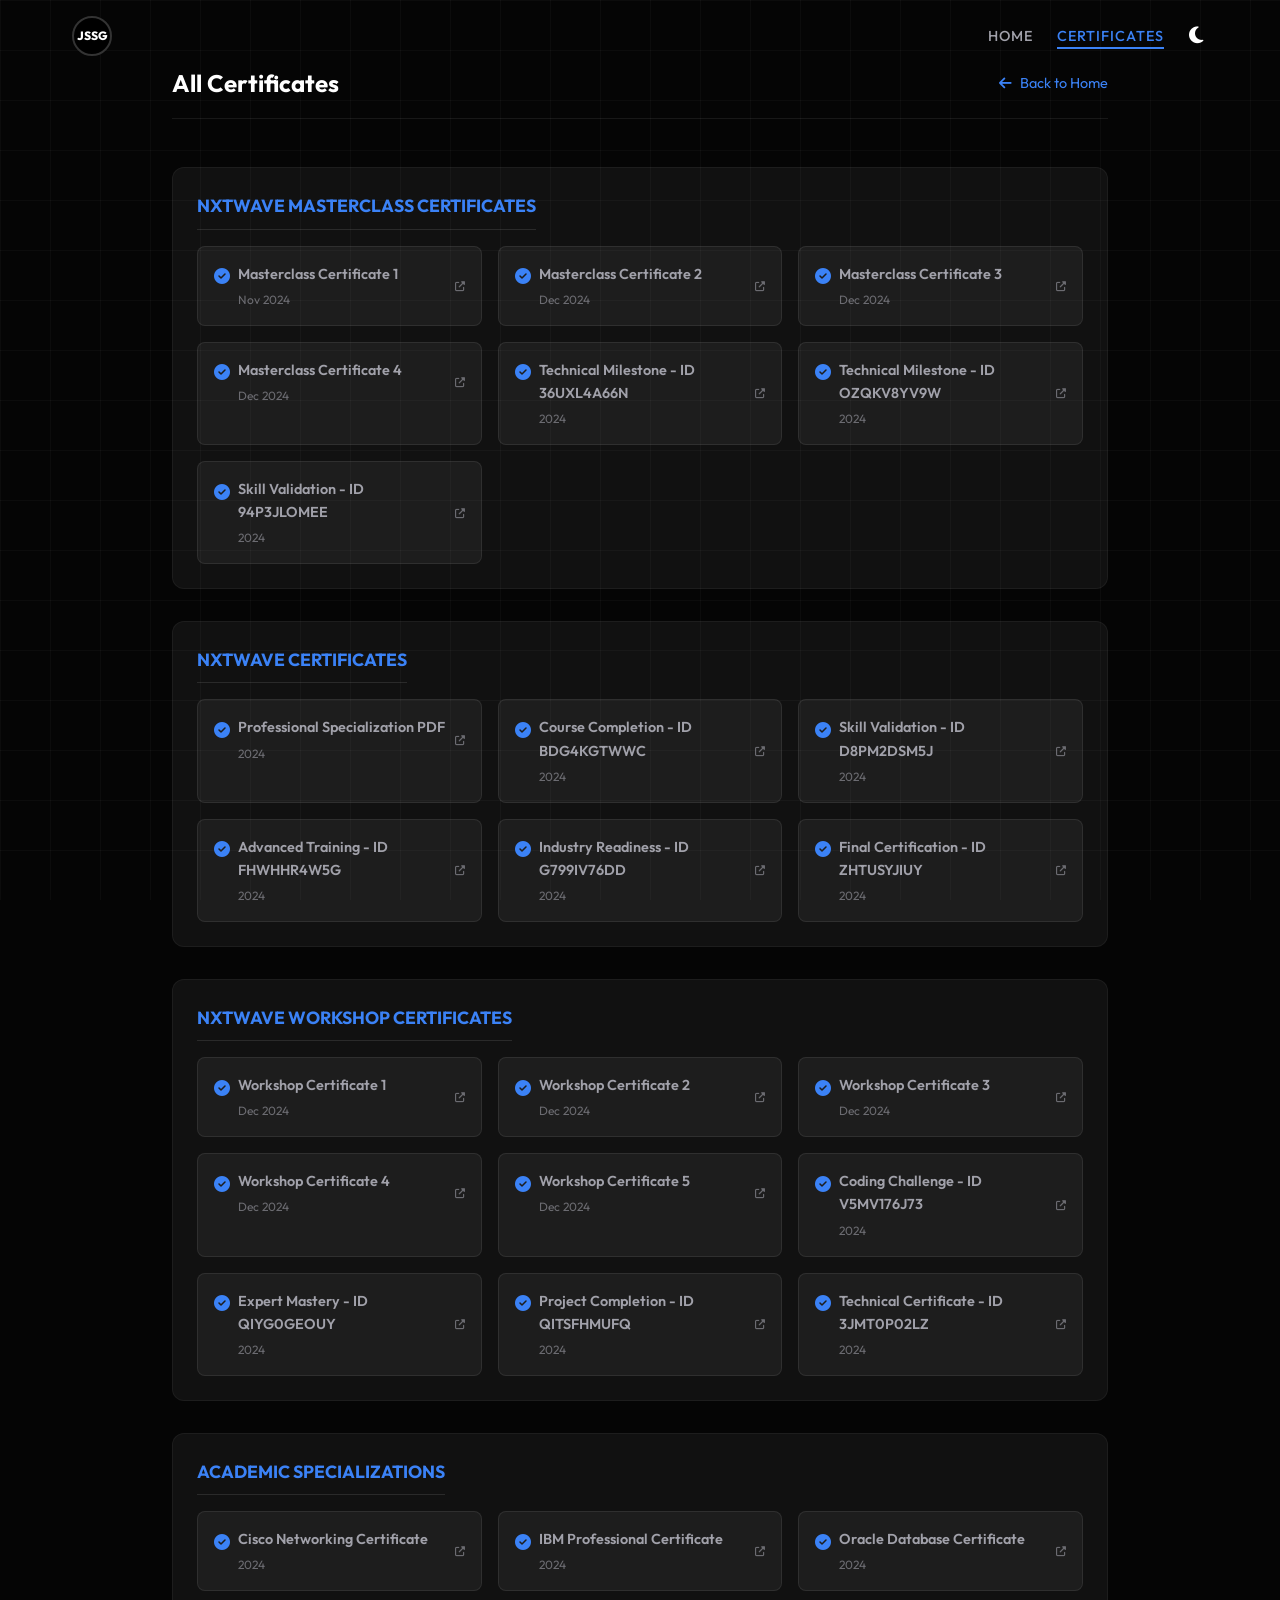
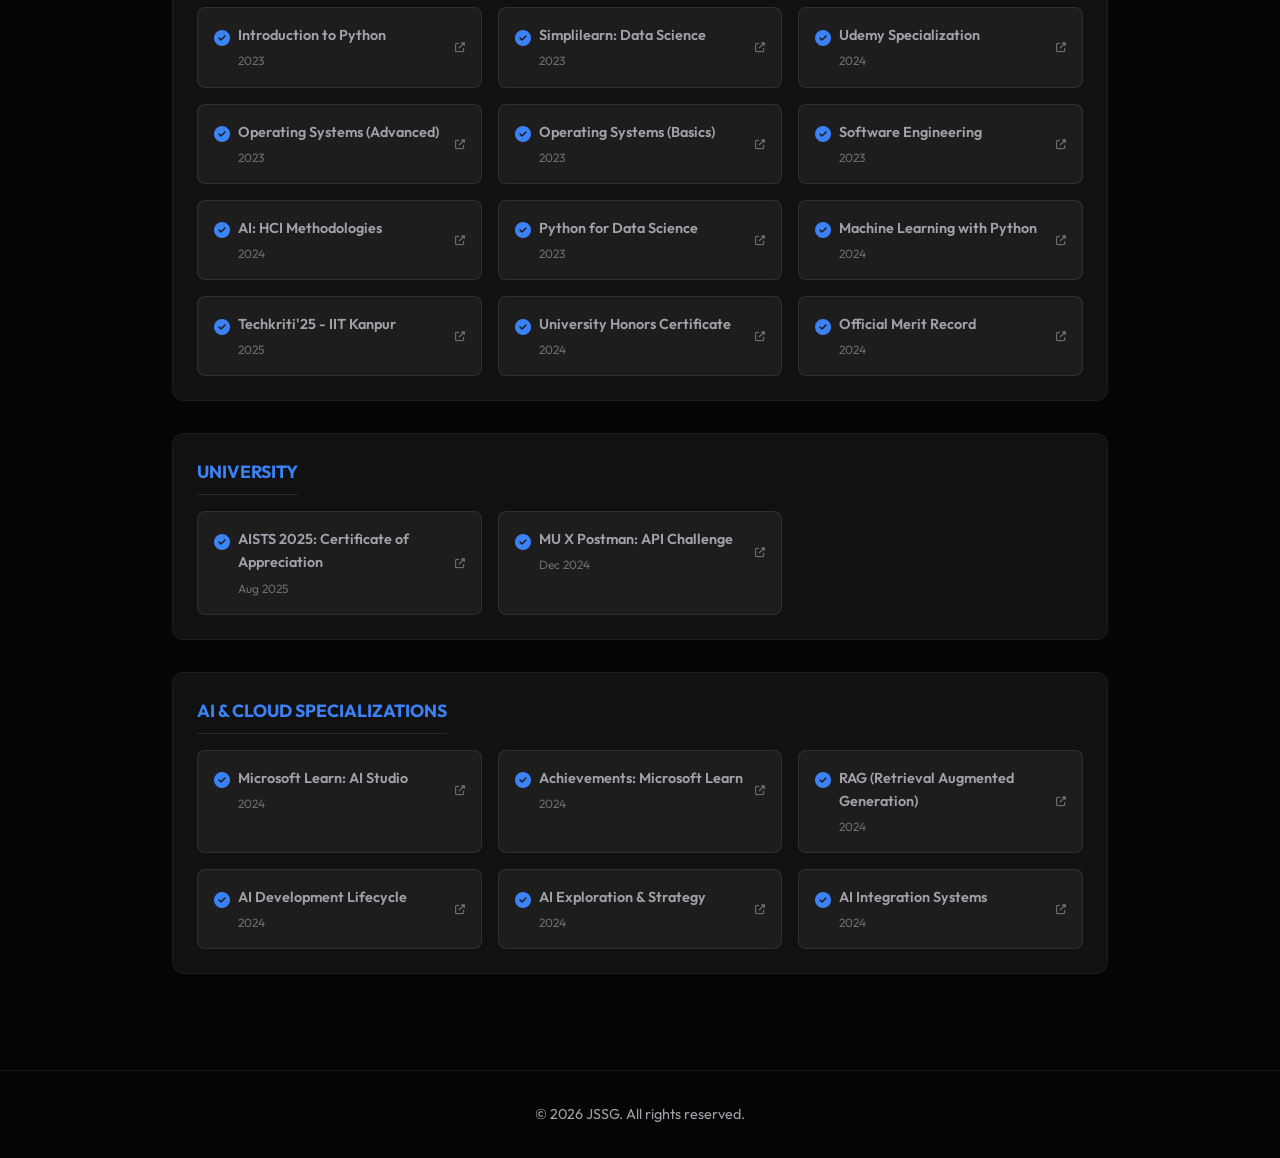
==== commit 1721432a: "Fix mobile menu visibility and synchronize headers across all pages" ====
--- a/certificates.html
+++ b/certificates.html
@@ -52,14 +52,26 @@
 <body>
     <header>
         <nav>
-            <div class="logo">JSSG</div>
-            <ul class="nav-links">
-                <li><a href="index.html">Home</a></li>
-                <li><a href="certificates.html" class="active" style="color: var(--accent-color);">Certificates</a></li>
-            </ul>
-            <button id="theme-toggle" class="theme-toggle-btn" aria-label="Toggle Theme">
-                <i class="fas fa-moon"></i>
-            </button>
+            <div class="nav-brand" onclick="location.href='index.html'">
+                <div class="logo-circle logo-dark">JSSG</div>
+                <div class="logo-circle logo-light">
+                    <img src="profile.jpg" alt="Profile">
+                </div>
+            </div>
+            <div class="nav-actions">
+                <ul class="nav-links">
+                    <li><a href="index.html">Home</a></li>
+                    <li><a href="certificates.html" class="active">Certificates</a></li>
+                </ul>
+                <button id="theme-toggle" class="theme-toggle-btn" aria-label="Toggle Theme">
+                    <i class="fas fa-moon"></i>
+                </button>
+                <div class="burger">
+                    <div class="line1"></div>
+                    <div class="line2"></div>
+                    <div class="line3"></div>
+                </div>
+            </div>
         </nav>
     </header>
 
--- a/style.css
+++ b/style.css
@@ -961,8 +961,8 @@
 
 .project-grid {
     display: grid;
-    grid-template-columns: repeat(auto-fill, minmax(300px, 1fr));
-    gap: 2rem;
+    grid-template-columns: repeat(auto-fill, minmax(280px, 1fr));
+    gap: 1.5rem;
 }
 
 .project-card {
@@ -1083,7 +1083,7 @@
     background: rgba(255, 255, 255, 0.02);
     border: 1px solid var(--card-border);
     border-radius: 24px;
-    padding: 4rem 3rem;
+    padding: 3rem 1.5rem;
     backdrop-filter: blur(10px);
     position: relative;
     overflow: hidden;
@@ -1243,30 +1243,46 @@
 /* Responsive */
 @media screen and (max-width: 968px) {
     .nav-links {
-        display: none;
-        position: absolute;
+        position: fixed;
         right: 0;
         height: 100vh;
         top: 0;
         background-color: var(--bg-color);
+        display: flex;
         flex-direction: column;
         align-items: center;
         width: 70%;
         transform: translateX(100%);
+        transition: transform 0.4s cubic-bezier(0.4, 0, 0.2, 1);
         padding-top: 5rem;
-        z-index: 999;
+        z-index: 1500; /* Above header and modal */
         border-left: 1px solid var(--card-border);
+        gap: 2rem;
+    }
+
+    .nav-links li {
+        opacity: 0;
+        width: 100%;
+        text-align: center;
+    }
+
+    .nav-links a {
+        font-size: 1.1rem;
+        width: 100%;
+        display: block;
+        padding: 1rem;
     }
 
     .hero-container {
         flex-direction: column;
         text-align: center;
-        padding-top: 2rem;
+        padding-top: 3rem;
         gap: 3rem;
     }
 
     .hero-visual {
         order: 1;
+        transform: scale(0.9);
     }
 
     .hero-content {
@@ -1274,36 +1290,51 @@
         display: flex;
         flex-direction: column;
         align-items: center;
+        padding: 1.5rem;
     }
 
     .name {
-        font-size: 3.5rem;
+        font-size: clamp(2.2rem, 10vw, 3rem);
+        margin-bottom: 1.5rem;
+    }
+
+    .description {
+        font-size: 1rem;
+        margin-bottom: 2.5rem;
+        padding: 0 1rem;
     }
 
     .stats-row {
         flex-direction: row;
         justify-content: center;
         flex-wrap: wrap;
-        gap: 1rem;
+        gap: 2rem;
+        margin-bottom: 2.5rem;
     }
 
     .stat-item {
-        padding-right: 1rem;
-        margin-right: 1rem;
+        padding: 0;
+        margin: 0;
+    }
+
+    .stat-number {
+        font-size: 1.8rem;
     }
 
     .cta-buttons {
         justify-content: center;
+        width: 100%;
     }
 
     .hero-media-grid {
-        grid-template-columns: 1fr; /* Stack video and slider on phones */
+        grid-template-columns: 1fr;
         gap: 2rem;
+        padding: 0 1rem;
     }
 
     .burger {
         display: block;
-        z-index: 1001;
+        z-index: 2000; /* Highest priority */
     }
 
     .overline {
